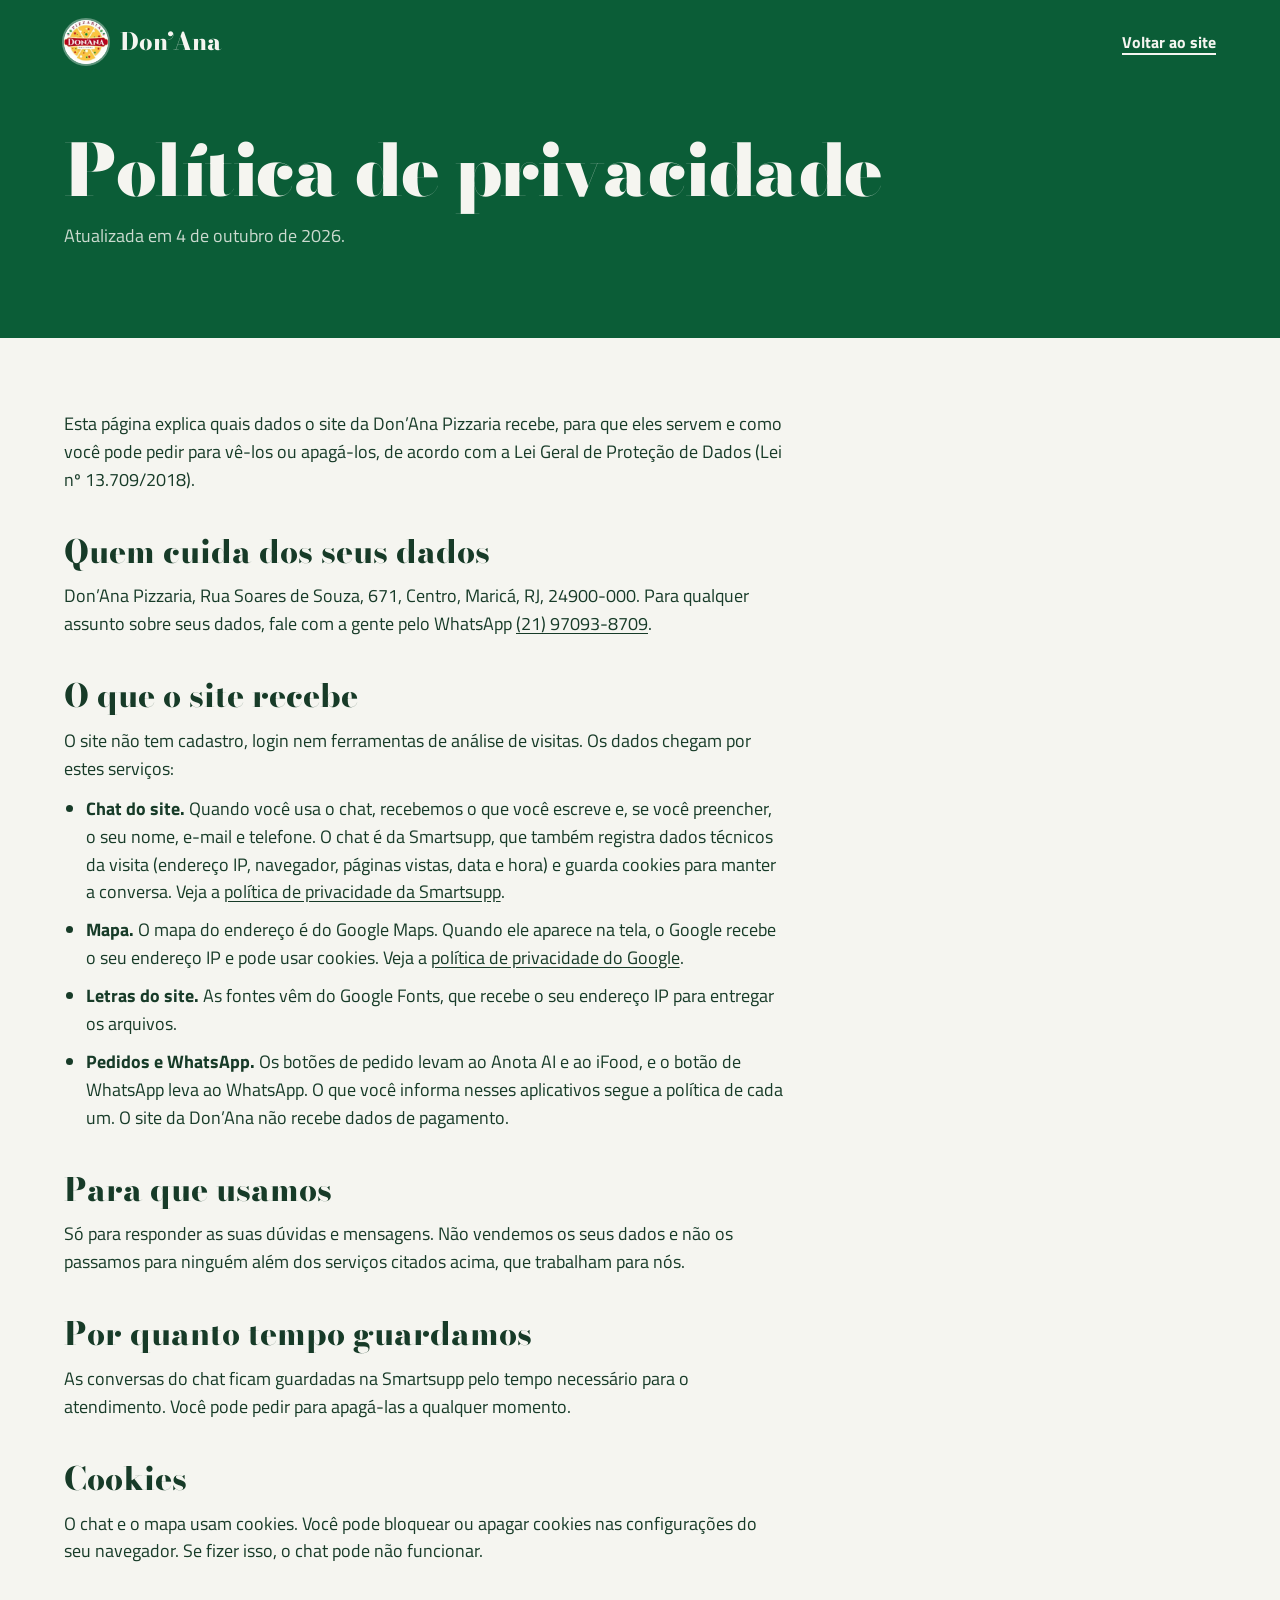
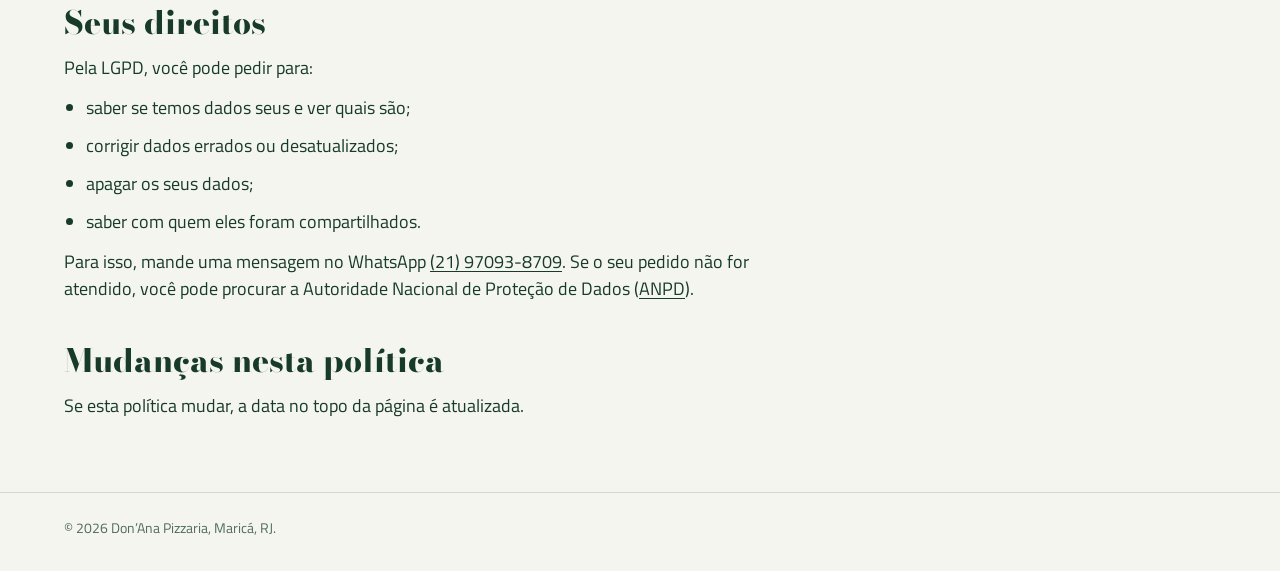
==== privacidade.html @ 73620769 "WhatsApp, endereço do Google e política de privacidade Acrescenta o WhatsApp da loja, (21) 97093-870" ====
<!doctype html>
<html lang="pt-BR">
<head>
  <meta charset="utf-8">
  <meta name="viewport" content="width=device-width, initial-scale=1, viewport-fit=cover">
  <title>Política de privacidade | Don’Ana Pizzaria</title>
  <meta name="description" content="Quais dados o site da Don’Ana Pizzaria recebe, para que servem e como pedir para vê-los ou apagá-los.">
  <meta name="theme-color" content="#0B5D37">
  <link rel="icon" type="image/png" href="favicon.png">
  <link rel="apple-touch-icon" href="img/logo.png">

  <link rel="preconnect" href="https://fonts.googleapis.com">
  <link rel="preconnect" href="https://fonts.gstatic.com" crossorigin>
  <link href="https://fonts.googleapis.com/css2?family=Bodoni+Moda:ital,opsz,wght@0,6..96,400..900;1,6..96,400..900&family=Titillium+Web:wght@400;600;700&display=swap" rel="stylesheet">
  <link rel="stylesheet" href="css/style.css">
</head>
<body class="legal-page">
  <header class="legal-top">
    <div class="wrap">
      <div class="legal-top__bar">
        <a class="nav__brand" href="index.html">
          <img src="img/logo.webp" alt="" width="44" height="44">
          <span>Don’Ana</span>
        </a>
        <a class="link" href="index.html">Voltar ao site</a>
      </div>
      <h1 class="display display--md">Política de privacidade</h1>
      <p>Atualizada em 4 de outubro de 2026.</p>
    </div>
  </header>

  <main class="wrap">
    <div class="legal">
      <section>
        <p>Esta página explica quais dados o site da Don’Ana Pizzaria recebe, para que eles servem e como você pode pedir para vê-los ou apagá-los, de acordo com a Lei Geral de Proteção de Dados (Lei nº 13.709/2018).</p>
      </section>

      <section>
        <h2>Quem cuida dos seus dados</h2>
        <p>Don’Ana Pizzaria, Rua Soares de Souza, 671, Centro, Maricá, RJ, 24900-000. Para qualquer assunto sobre seus dados, fale com a gente pelo WhatsApp <a href="https://wa.me/5521970938709" target="_blank" rel="noopener">(21) 97093-8709</a>.</p>
      </section>

      <section>
        <h2>O que o site recebe</h2>
        <p>O site não tem cadastro, login nem ferramentas de análise de visitas. Os dados chegam por estes serviços:</p>
        <ul>
          <li><strong>Chat do site.</strong> Quando você usa o chat, recebemos o que você escreve e, se você preencher, o seu nome, e-mail e telefone. O chat é da Smartsupp, que também registra dados técnicos da visita (endereço IP, navegador, páginas vistas, data e hora) e guarda cookies para manter a conversa. Veja a <a href="https://www.smartsupp.com/privacy-policy" target="_blank" rel="noopener">política de privacidade da Smartsupp</a>.</li>
          <li><strong>Mapa.</strong> O mapa do endereço é do Google Maps. Quando ele aparece na tela, o Google recebe o seu endereço IP e pode usar cookies. Veja a <a href="https://policies.google.com/privacy?hl=pt-BR" target="_blank" rel="noopener">política de privacidade do Google</a>.</li>
          <li><strong>Letras do site.</strong> As fontes vêm do Google Fonts, que recebe o seu endereço IP para entregar os arquivos.</li>
          <li><strong>Pedidos e WhatsApp.</strong> Os botões de pedido levam ao Anota AI e ao iFood, e o botão de WhatsApp leva ao WhatsApp. O que você informa nesses aplicativos segue a política de cada um. O site da Don’Ana não recebe dados de pagamento.</li>
        </ul>
      </section>

      <section>
        <h2>Para que usamos</h2>
        <p>Só para responder as suas dúvidas e mensagens. Não vendemos os seus dados e não os passamos para ninguém além dos serviços citados acima, que trabalham para nós.</p>
      </section>

      <section>
        <h2>Por quanto tempo guardamos</h2>
        <p>As conversas do chat ficam guardadas na Smartsupp pelo tempo necessário para o atendimento. Você pode pedir para apagá-las a qualquer momento.</p>
      </section>

      <section>
        <h2>Cookies</h2>
        <p>O chat e o mapa usam cookies. Você pode bloquear ou apagar cookies nas configurações do seu navegador. Se fizer isso, o chat pode não funcionar.</p>
      </section>

      <section>
        <h2>Seus direitos</h2>
        <p>Pela LGPD, você pode pedir para:</p>
        <ul>
          <li>saber se temos dados seus e ver quais são;</li>
          <li>corrigir dados errados ou desatualizados;</li>
          <li>apagar os seus dados;</li>
          <li>saber com quem eles foram compartilhados.</li>
        </ul>
        <p>Para isso, mande uma mensagem no WhatsApp <a href="https://wa.me/5521970938709" target="_blank" rel="noopener">(21) 97093-8709</a>. Se o seu pedido não for atendido, você pode procurar a Autoridade Nacional de Proteção de Dados (<a href="https://www.gov.br/anpd" target="_blank" rel="noopener">ANPD</a>).</p>
      </section>

      <section>
        <h2>Mudanças nesta política</h2>
        <p>Se esta política mudar, a data no topo da página é atualizada.</p>
      </section>
    </div>
  </main>

  <footer class="wrap legal-foot">
    <p>© 2026 Don’Ana Pizzaria, Maricá, RJ.</p>
  </footer>
</body>
</html>
---- css/style.css ----
/* Don’Ana Pizzaria
   A página é a bandeira, de cima para baixo: verde (hero), branco (cardápio), vermelho (promoção e endereço). */

:root {
  --basilico: #0B5D37;
  --verde: #009246;
  --mozzarella: #F5F5F0;
  --pomodoro: #CE2B37;
  --pomodoro-forte: #B01F2B;
  --tinta: #173B28;
  --tinta-suave: rgba(23, 59, 40, 0.74);
  --linha: rgba(23, 59, 40, 0.16);
  --crosta: #F2C14E;

  --serif: 'Bodoni Moda', 'Bodoni 72', Didot, Georgia, serif;
  --sans: 'Titillium Web', 'Segoe UI', system-ui, sans-serif;

  --gutter: clamp(16px, 5vw, 72px);
  --nav-h: 72px;
  --focus: var(--verde);
  --ease-out: cubic-bezier(.2, .7, .2, 1);

  /* Grão de parede pintada: dá textura às faixas de cor sem pesar (SVG gerado no navegador). */
  --grain: url("data:image/svg+xml,%3Csvg xmlns='http://www.w3.org/2000/svg' width='240' height='240'%3E%3Cfilter id='n'%3E%3CfeTurbulence type='fractalNoise' baseFrequency='.9' numOctaves='3' stitchTiles='stitch'/%3E%3CfeColorMatrix values='0 0 0 0 0 0 0 0 0 0 0 0 0 0 0 .6 0 0 0 -.12'/%3E%3C/filter%3E%3Crect width='100%25' height='100%25' filter='url(%23n)'/%3E%3C/svg%3E");
}

*, *::before, *::after { box-sizing: border-box; }

html {
  scroll-behavior: smooth;
  scroll-padding-top: calc(var(--nav-h) + 56px);
  -webkit-text-size-adjust: 100%;
}
html:has(dialog[open]) { overflow: hidden; }

body {
  margin: 0;
  background: var(--mozzarella);
  color: var(--tinta);
  font: 400 18px/1.55 var(--sans);
  -webkit-font-smoothing: antialiased;
  text-rendering: optimizeLegibility;
  overflow-x: clip;
}

img { display: block; max-width: 100%; height: auto; }
h1, h2, h3, p { margin: 0; }
a { color: inherit; }

:focus-visible {
  outline: 3px solid var(--focus);
  outline-offset: 3px;
}

.sr-only {
  position: absolute !important;
  width: 1px; height: 1px;
  padding: 0; margin: -1px;
  overflow: hidden; clip: rect(0 0 0 0);
  white-space: nowrap; border: 0;
}

.skip {
  position: fixed;
  left: 16px; top: -64px;
  z-index: 100;
  padding: 10px 16px;
  border-radius: 8px;
  background: var(--crosta);
  color: var(--tinta);
  font-weight: 700;
  text-decoration: none;
}
.skip:focus { top: 12px; }

.wrap {
  width: 100%;
  max-width: calc(1360px + 2 * var(--gutter));
  margin-inline: auto;
  padding-inline: var(--gutter);
}

/* ---------- Tipografia ---------- */

.display {
  font-family: var(--serif);
  font-weight: 900;
  font-variation-settings: 'opsz' 96;
  font-size: clamp(60px, 9vw, 140px);
  line-height: .9;
  letter-spacing: -0.02em;
}
.display--md { font-size: clamp(42px, 5.6vw, 84px); line-height: .95; }

/* ---------- Botões ---------- */

.btn {
  display: inline-flex;
  align-items: center;
  justify-content: center;
  gap: 8px;
  min-height: 50px;
  padding: 0 24px;
  border: 2px solid transparent;
  border-radius: 999px;
  font: 700 16px/1 var(--sans);
  letter-spacing: .01em;
  text-decoration: none;
  white-space: nowrap;
  cursor: pointer;
  transition: background-color .15s, color .15s, border-color .15s;
}
.btn--red { background: var(--pomodoro); color: #fff; }
.btn--red:hover { background: var(--pomodoro-forte); }
.btn--ghost { border-color: rgba(255, 255, 255, .6); color: var(--mozzarella); }
.btn--ghost:hover { background: rgba(255, 255, 255, .12); border-color: #fff; }
.btn--white { background: var(--mozzarella); color: var(--pomodoro); }
.btn--white:hover { background: #fff; }
.btn--line { border-color: var(--tinta); color: var(--tinta); }
.btn--line:hover { background: var(--tinta); color: var(--mozzarella); }

/* ---------- Navegação ---------- */

.nav {
  position: fixed;
  inset: 0 0 auto;
  z-index: 50;
  height: var(--nav-h);
  display: flex;
  align-items: center;
  gap: 28px;
  padding-inline: var(--gutter);
  color: var(--mozzarella);
  transition: background-color .25s, color .25s, box-shadow .25s;
}
.nav[data-tone="dark"] { --focus: var(--crosta); }
.nav[data-tone="light"] {
  background: rgba(245, 245, 240, .94);
  -webkit-backdrop-filter: blur(10px);
  backdrop-filter: blur(10px);
  color: var(--tinta);
  box-shadow: 0 1px 0 var(--linha);
}
.nav[data-tone="red"] { background: var(--pomodoro); --focus: var(--crosta); }
.nav[data-tone="red"] .nav__cta { background: var(--mozzarella); color: var(--pomodoro); }

.nav__brand {
  display: flex;
  align-items: center;
  gap: 12px;
  font-family: var(--serif);
  font-weight: 800;
  font-size: 24px;
  letter-spacing: -0.01em;
  text-decoration: none;
}
.nav__brand img {
  width: 44px; height: 44px;
  border-radius: 50%;
  background: #fff;
  box-shadow: 0 0 0 2px rgba(255, 255, 255, .35);
}
.nav__links {
  margin-left: auto;
  display: flex;
  gap: 28px;
}
.nav__links a {
  font-weight: 600;
  font-size: 16px;
  text-decoration: none;
  text-underline-offset: 6px;
  text-decoration-thickness: 2px;
}
.nav__links a:hover { text-decoration-line: underline; }
.nav__cta { min-height: 44px; padding-inline: 20px; }

/* ---------- Hero: a pizza que gira com o scroll ---------- */

.hero {
  --D: min(98svh, 60vw, 980px);
  position: relative;
  height: 300vh;
  height: 300svh;
  background: var(--basilico);
  color: var(--mozzarella);
  --focus: var(--crosta);
}
.hero__stage {
  position: sticky;
  top: 0;
  height: 100vh;
  height: 100svh;
  overflow: hidden;
  perspective: 1700px;
}
.hero__stage::before,
.final::before {
  content: '';
  position: absolute;
  inset: 0;
  pointer-events: none;
  background:
    radial-gradient(ellipse 120% 90% at 50% 50%, transparent 55%, rgba(0, 0, 0, .26) 100%),
    var(--grain);
  opacity: .9;
}
.hero__stage::before {
  background:
    radial-gradient(ellipse 50% 60% at 74% 54%, rgba(255, 214, 150, .09), transparent 70%),
    radial-gradient(ellipse 120% 90% at 50% 50%, transparent 55%, rgba(0, 0, 0, .3) 100%),
    var(--grain);
}

.hero__copy {
  position: absolute;
  z-index: 3;
  left: var(--gutter);
  top: 50%;
  transform: translateY(-44%);
  max-width: min(46vw, 640px);
}

.status {
  display: inline-flex;
  align-items: center;
  gap: 10px;
  padding: 6px 16px 6px 12px;
  border: 1px solid rgba(255, 255, 255, .22);
  border-radius: 999px;
  background: rgba(255, 255, 255, .07);
  font-weight: 600;
  font-size: 15px;
  line-height: 1.3;
}
.status__dot {
  width: 9px; height: 9px;
  border-radius: 50%;
  background: rgba(245, 245, 240, .5);
  flex: none;
}
.status.is-open .status__dot { background: var(--crosta); box-shadow: 0 0 0 4px rgba(242, 193, 78, .22); }

.hero__title {
  margin-top: .14em;
  font-family: var(--serif);
  font-weight: 900;
  font-variation-settings: 'opsz' 96;
  font-size: clamp(76px, 10.4vw, 176px);
  line-height: .86;
  letter-spacing: -0.02em;
}
.hero__place {
  margin-top: 10px;
  font-weight: 600;
  font-size: clamp(18px, 1.5vw, 22px);
  color: rgba(245, 245, 240, .82);
}
.hero__lede {
  margin-top: 26px;
  max-width: 17em;
  font-family: var(--serif);
  font-style: italic;
  font-weight: 500;
  font-variation-settings: 'opsz' 36;
  font-size: clamp(24px, 2.3vw, 34px);
  line-height: 1.22;
}
.hero__actions {
  display: flex;
  flex-wrap: wrap;
  gap: 12px;
  margin-top: 34px;
}

.hero__line {
  position: absolute;
  z-index: 3;
  left: var(--gutter);
  top: 50%;
  transform: translateY(-50%);
  max-width: min(34vw, 520px);
  font-family: var(--serif);
  font-weight: 600;
  font-variation-settings: 'opsz' 72;
  font-size: clamp(30px, 3.3vw, 52px);
  line-height: 1.08;
  letter-spacing: -0.01em;
  opacity: 0;
  pointer-events: none;
}

.hero__cue {
  position: absolute;
  z-index: 3;
  left: var(--gutter);
  bottom: 28px;
  font-weight: 600;
  font-size: 15px;
  color: rgba(245, 245, 240, .78);
  text-decoration: none;
  text-underline-offset: 5px;
}
.hero__cue:hover { text-decoration-line: underline; }

.pizza {
  position: absolute;
  z-index: 1;
  width: var(--D);
  height: var(--D);
  left: 53vw;
  top: calc(54% - var(--D) / 2);
  transform-style: preserve-3d;
  transform-origin: 50% 50%;
  will-change: transform;
}
.hero__stage.is-live .pizza { left: 0; top: 0; }

.pizza__roll {
  width: 100%; height: 100%;
  transform-style: preserve-3d;
}
.hero__stage.is-live .pizza__roll { animation: roll-in 1.25s var(--ease-out) both; }
@keyframes roll-in {
  from { transform: translate3d(38%, 0, 0) rotate(110deg); }
  to { transform: none; }
}

.pizza__body {
  position: relative;
  width: 100%; height: 100%;
  transform-style: preserve-3d;
  will-change: transform;
}
.pizza__whole {
  position: absolute;
  inset: 0;
  width: 100%; height: 100%;
}
.pizza__shadow {
  position: absolute;
  inset: 2.5%;
  border-radius: 50%;
  background: rgba(0, 0, 0, .3);
  box-shadow: 0 44px 90px rgba(0, 0, 0, .55), 0 14px 30px rgba(0, 0, 0, .35);
  transform: translateZ(-2px);
}
/* Camadas usadas só na animação do computador: a tábua fica, as fatias se afastam. */
.pizza__board,
.pizza__slices,
.pizza__slice {
  position: absolute;
  inset: 0;
  visibility: hidden;
}
.pizza__board { width: 100%; height: 100%; }
.pizza__slices { filter: drop-shadow(0 5px 6px rgba(40, 18, 0, .5)); }
.pizza__slice { visibility: inherit; will-change: transform; }
.pizza__slice i {
  position: absolute;
  inset: 0;
  background: url('../img/hero-massa-1320.webp') center / 100% 100% no-repeat;
}
.pizza__slice.is-lifted { visibility: hidden; filter: drop-shadow(0 26px 22px rgba(0, 0, 0, .45)); }
.pizza.is-split .pizza__whole { visibility: hidden; }
.pizza.is-split .pizza__board,
.pizza.is-split .pizza__slices,
.pizza.is-split .pizza__slice.is-lifted { visibility: visible; }

/* ---------- Cardápio ---------- */

.menu {
  position: relative;
  z-index: 2;
  background: var(--mozzarella);
  padding-top: clamp(80px, 10vw, 140px);
}

.menu__head {
  display: flex;
  flex-wrap: wrap;
  align-items: flex-end;
  justify-content: space-between;
  gap: 24px 64px;
}
.menu__intro {
  max-width: 36ch;
  color: var(--tinta-suave);
  padding-bottom: .5em;
}

.tabs {
  position: sticky;
  top: var(--nav-h);
  z-index: 20;
  display: flex;
  gap: 4px 32px;
  margin-top: clamp(40px, 5vw, 64px);
  padding-inline: var(--gutter);
  background: var(--mozzarella);
  box-shadow: 0 1px 0 var(--linha);
  overflow-x: auto;
  scrollbar-width: none;
}
.tabs::-webkit-scrollbar { display: none; }
@media (min-width: 1504px) {
  .tabs { padding-inline: calc((100vw - 1360px) / 2); }
}
.tab {
  flex: none;
  padding: 18px 0 14px;
  border: 0;
  border-bottom: 3px solid transparent;
  background: none;
  color: var(--tinta-suave);
  font: 600 17px/1.2 var(--sans);
  cursor: pointer;
}
.tab:hover { color: var(--tinta); }
.tab[aria-selected="true"] { color: var(--tinta); border-bottom-color: var(--pomodoro); }
.tab__count { margin-left: 5px; font-weight: 400; color: var(--tinta-suave); }
.tab:focus-visible { outline-offset: -3px; }

.panel {
  padding-block: clamp(36px, 4.5vw, 64px) clamp(96px, 10vw, 160px);
}
.panel__intro {
  max-width: 60ch;
  margin-bottom: 40px;
  color: var(--tinta-suave);
}

/* Seletor de tamanho */
.toolbar {
  display: flex;
  flex-wrap: wrap;
  align-items: flex-end;
  justify-content: space-between;
  gap: 24px 40px;
}
.sizepick { border: 0; margin: 0; padding: 0; min-width: 0; }
.sizepick legend, .sizes legend {
  padding: 0;
  margin-bottom: 12px;
  font-weight: 600;
  font-size: 15px;
  color: var(--tinta-suave);
}
.sizepick__opts { display: flex; flex-wrap: wrap; gap: 8px; }
.size {
  display: grid;
  grid-template-columns: 40px auto;
  grid-template-rows: auto auto;
  column-gap: 10px;
  align-items: center;
  padding: 7px 18px 7px 7px;
  border: 1.5px solid var(--linha);
  border-radius: 999px;
  cursor: pointer;
  transition: background-color .15s, border-color .15s, color .15s;
}
.size:hover { border-color: var(--tinta); }
.size svg { grid-row: 1 / 3; width: 40px; height: 40px; }
.size svg circle { fill: transparent; stroke: currentColor; stroke-width: 1.5; transition: fill .15s; }
.size svg path { stroke: currentColor; stroke-width: 1.5; }
.size__name { font-weight: 700; font-size: 16px; line-height: 1.15; }
.size__slices { font-size: 14px; line-height: 1.15; color: var(--tinta-suave); }
input:checked + .size { background: var(--basilico); border-color: var(--basilico); color: var(--mozzarella); }
input:checked + .size .size__slices { color: rgba(245, 245, 240, .8); }
input:checked + .size svg circle { fill: var(--crosta); stroke: var(--crosta); }
input:checked + .size svg path { stroke: var(--basilico); }
input:focus-visible + .size { outline: 3px solid var(--focus); outline-offset: 3px; }

.search { position: relative; width: min(340px, 100%); }
.search svg {
  position: absolute;
  left: 18px; top: 50%;
  transform: translateY(-50%);
  color: var(--tinta-suave);
  pointer-events: none;
}
.search input {
  width: 100%;
  height: 52px;
  padding: 0 18px 0 48px;
  border: 1.5px solid var(--linha);
  border-radius: 999px;
  background: #fff;
  color: var(--tinta);
  font: 400 16px var(--sans);
}
.search input::placeholder { color: rgba(23, 59, 40, .55); }
.search input:focus { border-color: var(--verde); outline: none; box-shadow: 0 0 0 3px rgba(0, 146, 70, .18); }

.toolbar__note {
  margin: 20px 0 48px;
  max-width: 70ch;
  font-size: 16px;
  color: var(--tinta-suave);
}
.toolbar__note strong { color: var(--tinta); font-weight: 700; }

/* Grade de sabores: toda pizza é um disco */
.grid {
  list-style: none;
  margin: 0;
  padding: 0;
  display: grid;
  grid-template-columns: repeat(auto-fill, minmax(230px, 1fr));
  gap: clamp(40px, 4vw, 60px) clamp(20px, 3vw, 44px);
}
.flavor {
  display: grid;
  gap: 6px;
  align-content: start;
  width: 100%;
  padding: 0;
  border: 0;
  background: none;
  color: inherit;
  font: inherit;
  text-align: left;
  cursor: pointer;
}
.flavor:focus-visible { outline-offset: 8px; border-radius: 18px; }
.flavor__img {
  display: block;
  aspect-ratio: 1;
  margin-bottom: 16px;
  border-radius: 50%;
  overflow: hidden;
  background: #E7E5DC;
  box-shadow: 0 22px 34px -22px rgba(23, 59, 40, .6);
  transition: transform .6s var(--ease-out);
}
.flavor__img img { width: 100%; height: 100%; object-fit: cover; }
@media (hover: hover) {
  .flavor:hover .flavor__img { transform: rotate(-10deg) scale(1.02); }
  .flavor:hover .flavor__name { text-decoration: underline; text-decoration-thickness: 1.5px; text-underline-offset: 5px; }
}
.flavor__name {
  font-family: var(--serif);
  font-weight: 700;
  font-variation-settings: 'opsz' 40;
  font-size: clamp(21px, 1.8vw, 26px);
  line-height: 1.12;
  letter-spacing: -0.01em;
}
.flavor__desc {
  font-size: 15px;
  line-height: 1.45;
  color: var(--tinta-suave);
  display: -webkit-box;
  -webkit-line-clamp: 3;
  -webkit-box-orient: vertical;
  overflow: hidden;
}
.flavor__price {
  margin-top: 4px;
  font-weight: 700;
  font-size: 18px;
  color: var(--pomodoro);
  font-variant-numeric: tabular-nums;
}
.empty { padding: 24px 0 8px; font-size: 18px; color: var(--tinta-suave); }

/* Dois sabores */
.card { display: grid; gap: 6px; align-content: start; }
.chips { display: flex; flex-wrap: wrap; gap: 8px; margin-top: 10px; }
.chip {
  display: inline-grid;
  justify-items: center;
  gap: 3px;
  min-width: 84px;
  padding: 8px 12px 9px;
  border: 1.5px solid var(--linha);
  border-radius: 14px;
  font-weight: 600;
  font-size: 14px;
  line-height: 1.1;
  text-decoration: none;
  transition: border-color .15s, background-color .15s;
}
.chip span { color: var(--tinta-suave); }
.chip b { font-size: 16px; }
.chip b { color: var(--pomodoro); font-weight: 700; font-variant-numeric: tabular-nums; }
.chip:hover { border-color: var(--basilico); background: #fff; }

/* Listas com pontilhado de cardápio */
.cols {
  display: grid;
  grid-template-columns: repeat(auto-fit, minmax(min(100%, 440px), 1fr));
  gap: 0 72px;
}
.list { list-style: none; margin: 0; padding: 0; }
.row {
  display: grid;
  grid-template-columns: auto minmax(24px, 1fr) auto;
  align-items: baseline;
  column-gap: 12px;
  padding: 20px 0;
  border-bottom: 1px solid var(--linha);
  text-decoration: none;
}
.row__name {
  font-family: var(--serif);
  font-weight: 700;
  font-variation-settings: 'opsz' 40;
  font-size: 23px;
  line-height: 1.15;
}
.row__lead { border-bottom: 2px dotted rgba(23, 59, 40, .32); transform: translateY(-5px); }
.row__price { font-weight: 700; font-size: 18px; color: var(--pomodoro); font-variant-numeric: tabular-nums; }
.row__desc { grid-column: 1 / -1; margin-top: 6px; max-width: 62ch; font-size: 15px; line-height: 1.45; color: var(--tinta-suave); }
.row:hover .row__name { color: var(--basilico); text-decoration: underline; text-decoration-thickness: 1.5px; text-underline-offset: 5px; }

.row--compact { padding: 13px 0; }
.row--compact .row__name { font-family: var(--sans); font-weight: 600; font-size: 17px; font-variation-settings: normal; }
.row--compact .row__price { font-size: 17px; }

.row--thumb { grid-template-columns: 96px auto minmax(24px, 1fr) auto; column-gap: 12px 16px; }
.row--thumb .row__thumb {
  grid-row: 1 / 3;
  width: 96px; height: 96px;
  margin-right: 8px;
  align-self: center;
  border-radius: 50%;
  overflow: hidden;
  background: #E7E5DC;
}
.row--thumb .row__thumb img { width: 100%; height: 100%; object-fit: cover; }
.row--thumb .row__thumb--empty { background: none; border: 2px dashed var(--linha); }
.row--thumb .row__desc { grid-column: 2 / -1; align-self: start; }

.cols__title {
  margin: 0 0 4px;
  font-family: var(--serif);
  font-weight: 800;
  font-size: 30px;
  line-height: 1.1;
}
.cols__note { margin-bottom: 8px; font-size: 15px; color: var(--tinta-suave); }
.cols > div + div { margin-top: 0; }

.more { margin-top: 48px; font-weight: 600; }
.more a { text-underline-offset: 5px; text-decoration-thickness: 1.5px; }
.more a:hover { color: var(--basilico); }

/* ---------- Ficha da pizza (dialog) ---------- */

.sheet {
  width: min(980px, calc(100vw - 32px));
  max-width: none;
  max-height: calc(100svh - 48px);
  padding: 0;
  border: 0;
  border-radius: 28px;
  background: var(--mozzarella);
  color: var(--tinta);
  overflow: hidden;
}
.sheet[open] {
  display: grid;
  grid-template-columns: minmax(0, 1fr) minmax(0, 1.12fr);
  animation: sheet-in .35s var(--ease-out);
}
.sheet::backdrop { background: rgba(8, 40, 24, .64); -webkit-backdrop-filter: blur(3px); backdrop-filter: blur(3px); }
@keyframes sheet-in { from { opacity: 0; transform: translateY(16px); } }

.sheet__closeform { position: absolute; top: 16px; right: 16px; z-index: 2; margin: 0; }
.sheet__close {
  display: grid;
  place-items: center;
  width: 44px; height: 44px;
  border: 0;
  border-radius: 50%;
  background: var(--mozzarella);
  color: var(--tinta);
  cursor: pointer;
  box-shadow: 0 2px 10px rgba(0, 0, 0, .12);
}
.sheet__close:hover { background: #fff; }

.sheet__media {
  display: grid;
  place-items: center;
  padding: 44px;
  background: var(--basilico);
}
.disc {
  position: relative;
  width: 100%;
  max-width: 380px;
  aspect-ratio: 1;
  border-radius: 50%;
  overflow: hidden;
  box-shadow: 0 34px 60px -24px rgba(0, 0, 0, .7);
}
.sheet[open] .disc { animation: disc-in .7s var(--ease-out); }
@keyframes disc-in { from { transform: rotate(-70deg) scale(.86); opacity: 0; } }
.disc img { position: absolute; inset: 0; width: 100%; height: 100%; object-fit: cover; }
.disc__b { clip-path: inset(0 0 0 100%); transition: clip-path .55s var(--ease-out); }
.disc::after {
  content: '';
  position: absolute;
  top: 0; bottom: 0; left: 50%;
  width: 4px;
  transform: translateX(-50%) scaleY(0);
  background: var(--mozzarella);
  transition: transform .45s var(--ease-out);
}
.disc.is-half .disc__b { clip-path: inset(0 0 0 50%); }
.disc.is-half::after { transform: translateX(-50%) scaleY(1); }

.sheet__body {
  display: grid;
  grid-template-columns: minmax(0, 1fr);
  gap: 22px;
  align-content: start;
  padding: 44px 40px 36px;
  overflow-y: auto;
  max-height: calc(100svh - 48px);
}
.sheet__title {
  padding-right: 48px;
  font-family: var(--serif);
  font-weight: 900;
  font-variation-settings: 'opsz' 96;
  font-size: clamp(32px, 3.6vw, 46px);
  line-height: 1;
  letter-spacing: -0.015em;
}
.sheet__desc { font-size: 16px; color: var(--tinta-suave); }
.sheet__desc b { color: var(--tinta); font-weight: 600; }

.sizes { border: 0; margin: 0; padding: 0; min-width: 0; }
.opt {
  display: grid;
  grid-template-columns: 22px 1fr auto;
  align-items: center;
  gap: 14px;
  padding: 11px 4px;
  border-bottom: 1px solid var(--linha);
  cursor: pointer;
}
.opt:first-of-type { border-top: 1px solid var(--linha); }
.opt input { width: 20px; height: 20px; margin: 0; accent-color: var(--basilico); }
.opt__name { font-weight: 600; font-size: 17px; }
.opt__name small { margin-left: 6px; font-weight: 400; font-size: 15px; color: var(--tinta-suave); }
.opt__price { font-weight: 700; font-size: 17px; color: var(--pomodoro); font-variant-numeric: tabular-nums; }

.half__label { margin-bottom: 10px; font-weight: 600; font-size: 15px; color: var(--tinta-suave); }
.half__list {
  display: flex;
  gap: 10px;
  overflow-x: auto;
  padding: 4px 2px 10px;
  scroll-snap-type: x proximity;
  scrollbar-width: thin;
}
.half__opt {
  flex: none;
  display: grid;
  justify-items: center;
  gap: 6px;
  width: 78px;
  padding: 0;
  border: 0;
  background: none;
  color: var(--tinta);
  font: 600 13px/1.2 var(--sans);
  text-align: center;
  cursor: pointer;
  scroll-snap-align: start;
}
.half__opt img {
  width: 62px; height: 62px;
  border-radius: 50%;
  object-fit: cover;
  border: 3px solid transparent;
  box-shadow: 0 0 0 1px var(--linha);
}
.half__opt[aria-pressed="true"] img { border-color: var(--pomodoro); box-shadow: none; }
.half__opt:focus-visible { outline-offset: 2px; border-radius: 12px; }

.sheet__hint {
  padding: 14px 16px;
  border-radius: 14px;
  background: rgba(0, 146, 70, .09);
  font-size: 15px;
  line-height: 1.5;
}
.sheet__actions {
  position: sticky;
  bottom: -36px;
  display: flex;
  flex-wrap: wrap;
  gap: 12px;
  margin: 0 -40px -36px;
  padding: 16px 40px 28px;
  background: linear-gradient(to bottom, rgba(245, 245, 240, 0), var(--mozzarella) 22px);
}

/* ---------- Final: promoção e endereço (vermelho) ---------- */

.final {
  position: relative;
  z-index: 2;
  background: var(--pomodoro);
  color: var(--mozzarella);
  padding-top: clamp(80px, 10vw, 150px);
  --focus: var(--crosta);
}

.combo {
  display: grid;
  grid-template-columns: minmax(0, 1fr) minmax(0, 1fr);
  align-items: center;
  gap: 48px clamp(40px, 6vw, 96px);
}
.final > * { position: relative; }
.combo__photo {
  width: 100%;
  aspect-ratio: 4 / 3;
  object-fit: cover;
  border-radius: 22px;
  background: #7d1820;
  box-shadow: 0 40px 60px -30px rgba(50, 0, 6, .8);
}

.combo__price {
  display: flex;
  align-items: flex-start;
  gap: .08em;
  margin: 22px 0 18px;
  font-family: var(--serif);
  font-weight: 900;
  font-variation-settings: 'opsz' 96;
  font-size: clamp(76px, 9vw, 136px);
  line-height: .9;
  letter-spacing: -0.02em;
}
.combo__price span { margin-top: .16em; font-size: .34em; letter-spacing: 0; }
.combo__what { max-width: 28ch; font-size: clamp(19px, 1.6vw, 22px); line-height: 1.45; }
.combo__flavors { margin: 14px 0 30px; font-size: 16px; line-height: 1.6; color: rgba(245, 245, 240, .9); }

.visit {
  display: grid;
  grid-template-columns: repeat(3, minmax(0, 1fr));
  gap: 40px;
  margin-top: clamp(88px, 10vw, 150px);
  padding-top: 48px;
  border-top: 1px solid rgba(255, 255, 255, .3);
}
.visit__title {
  margin-bottom: 14px;
  font-family: var(--serif);
  font-weight: 800;
  font-variation-settings: 'opsz' 48;
  font-size: 30px;
  line-height: 1.1;
}
.visit address { font-style: normal; font-size: 18px; line-height: 1.55; }
.visit p { font-size: 18px; }
.visit__status { margin-top: 10px; font-weight: 700; }
.visit__actions { display: flex; flex-wrap: wrap; gap: 10px; margin-top: 18px; }
.link {
  display: inline-block;
  margin-top: 14px;
  font-weight: 700;
  font-size: 16px;
  text-underline-offset: 5px;
  text-decoration-thickness: 1.5px;
}
.link:hover { text-decoration-thickness: 3px; }
.visit__links { display: flex; flex-wrap: wrap; column-gap: 24px; }

/* Mapa incorporado do Google Maps: só carrega quando o endereço chega perto da tela. */
.visit__map {
  position: relative;
  grid-column: 1 / -1;
  height: clamp(300px, 34vw, 440px);
  overflow: hidden;
  border-radius: 22px;
  background: #7d1820;
  box-shadow: 0 40px 60px -30px rgba(50, 0, 6, .8);
}
.visit__map iframe { display: block; width: 100%; height: 100%; border: 0; }
/* No canto de cima à direita, o único que o Google deixa livre. */
.visit__route {
  position: absolute;
  top: 12px; right: 12px;
  min-height: 46px;
  padding-inline: 18px;
  box-shadow: 0 6px 16px rgba(50, 0, 6, .35);
}

.foot {
  margin-top: clamp(72px, 9vw, 120px);
  padding-block: 28px 36px;
  border-top: 1px solid rgba(255, 255, 255, .3);
  font-size: 14px;
  color: rgba(245, 245, 240, .82);
}
.foot__credits { margin-top: 6px; font-size: 13px; color: rgba(245, 245, 240, .7); }
.foot a { text-underline-offset: 3px; }

/* ---------- Política de privacidade (privacidade.html) ---------- */

.legal-page { padding-bottom: env(safe-area-inset-bottom); }
.legal-top {
  background: var(--basilico);
  color: var(--mozzarella);
  padding-block: 20px clamp(48px, 7vw, 88px);
  --focus: var(--crosta);
}
.legal-top__bar {
  display: flex;
  flex-wrap: wrap;
  align-items: center;
  justify-content: space-between;
  gap: 12px 24px;
  margin-bottom: clamp(40px, 6vw, 72px);
}
.legal-top__bar .link { margin-top: 0; }
.legal-top p { margin-top: 18px; font-size: 18px; color: rgba(245, 245, 240, .82); }
.legal {
  max-width: 72ch;
  padding-block: clamp(40px, 6vw, 72px);
}
.legal section + section { margin-top: 40px; }
.legal h2 {
  margin-bottom: 12px;
  font-family: var(--serif);
  font-weight: 800;
  font-variation-settings: 'opsz' 48;
  font-size: clamp(26px, 3vw, 32px);
  line-height: 1.15;
  text-wrap: balance;
}
.legal p + p, .legal p + ul, .legal ul + p { margin-top: 12px; }
.legal ul { margin: 0; padding-left: 1.2em; }
.legal li + li { margin-top: 10px; }
.legal a { text-underline-offset: 3px; }
.legal-foot {
  padding-block: 24px 32px;
  border-top: 1px solid var(--linha);
  font-size: 14px;
  color: var(--tinta-suave);
}

/* Barra de abas do celular */
.tabbar { display: none; }

/* ---------- Responsivo ---------- */

@media (max-width: 960px) {
  .nav__links { display: none; }
  .nav__cta { margin-left: auto; }
  .visit { grid-template-columns: 1fr 1fr; }
}

@media (max-width: 720px) {
  :root { --nav-h: 62px; --tabbar-h: 62px; }
  body { font-size: 17px; padding-bottom: calc(var(--tabbar-h) + env(safe-area-inset-bottom)); }

  .tabbar {
    position: fixed;
    inset: auto 0 0;
    z-index: 60;
    display: grid;
    grid-template-columns: repeat(4, 1fr);
    padding-bottom: env(safe-area-inset-bottom);
    background: rgba(245, 245, 240, .97);
    -webkit-backdrop-filter: blur(10px);
    backdrop-filter: blur(10px);
    box-shadow: 0 -1px 0 var(--linha), 0 -8px 24px rgba(23, 59, 40, .08);
  }
  .tabbar a {
    position: relative;
    display: grid;
    justify-items: center;
    align-content: center;
    gap: 3px;
    height: var(--tabbar-h);
    color: var(--tinta-suave);
    font: 600 12px/1 var(--sans);
    text-decoration: none;
    -webkit-tap-highlight-color: transparent;
  }
  .tabbar svg {
    width: 24px; height: 24px;
    fill: none;
    stroke: currentColor;
    stroke-width: 1.7;
    stroke-linejoin: round;
  }
  .tabbar circle { fill: currentColor; stroke: none; }
  .tabbar a[aria-current="true"] { color: var(--pomodoro); }
  .tabbar a[aria-current="true"]::before {
    content: '';
    position: absolute;
    top: 0; left: 30%; right: 30%;
    height: 3px;
    border-radius: 0 0 3px 3px;
    background: var(--pomodoro);
  }
  .tabbar a:focus-visible { outline-offset: -4px; }
  /* Pela aba "Cardápio", o título para logo abaixo da barra do topo. */
  .menu { scroll-margin-top: -100px; }

  .nav { gap: 12px; }
  .nav__brand { font-size: 21px; gap: 10px; }
  .nav__brand img { width: 38px; height: 38px; }
  .nav__cta { min-height: 40px; padding-inline: 16px; font-size: 15px; }

  /* No celular o hero é uma tela só, sem animação de scroll: mais leve e direto. */
  .hero { --D: min(108vw, 56svh); height: auto; }
  .hero__stage { position: relative; min-height: 620px; }
  .hero__stage.is-live .pizza__roll { animation: none; }
  .hero__copy {
    top: calc(var(--nav-h) + 22px);
    right: var(--gutter);
    transform: none;
    max-width: none;
  }
  .hero__title { font-size: clamp(64px, 21vw, 92px); }
  .hero__lede { margin-top: 16px; font-size: 22px; }
  .hero__actions { margin-top: 22px; }
  .hero__actions .btn { min-height: 46px; padding-inline: 18px; font-size: 15px; }
  .hero__line, .hero__cue { display: none; }
  .pizza { left: 40vw; top: calc(100% - var(--D) * .7); }

  .tabs { gap: 4px 24px; }
  .tab { font-size: 16px; padding-top: 16px; }

  .sizepick { flex: 1 1 100%; }
  .sizepick__opts { display: grid; grid-template-columns: 1fr 1fr; }
  .size { padding-right: 10px; }
  .search { width: 100%; }
  .toolbar__note { margin-bottom: 36px; }

  .grid { grid-template-columns: repeat(2, minmax(0, 1fr)); gap: 36px 16px; }
  .flavor__img { margin-bottom: 10px; }
  .flavor__name { font-size: 20px; }
  .flavor__desc { font-size: 14px; -webkit-line-clamp: 2; }
  .flavor__price { font-size: 17px; }
  .chip { padding: 8px 11px; font-size: 14px; gap: 6px; }

  .row__name { font-size: 21px; }
  .row--thumb { grid-template-columns: 72px auto minmax(16px, 1fr) auto; }
  .row--thumb .row__thumb { width: 72px; height: 72px; }

  .sheet {
    width: 100vw;
    max-height: 94svh;
    margin: auto 0 0;
    border-radius: 24px 24px 0 0;
    overflow-y: auto;
  }
  .sheet[open] { grid-template-columns: 1fr; animation-name: sheet-up; }
  @keyframes sheet-up { from { transform: translateY(48px); opacity: 0; } }
  .sheet__media { padding: 28px 24px; }
  .disc { max-width: 220px; }
  .sheet__body { padding: 26px 20px 28px; max-height: none; overflow: visible; }
  .sheet__actions { bottom: 0; margin: 0 -20px -28px; padding: 14px 20px 20px; }
  .sheet__actions .btn { flex: 1 1 100%; }

  .combo { grid-template-columns: 1fr; }
  .combo__photo { border-radius: 18px; }
  .visit { grid-template-columns: 1fr; gap: 36px; }
  .visit__map { height: 320px; border-radius: 18px; }
}

@media (max-width: 380px) {
  .visit__route { min-height: 40px; padding-inline: 12px; font-size: 14px; }
  .grid { gap: 32px 12px; }
  .size { grid-template-columns: 32px auto; column-gap: 8px; }
  .size svg { width: 32px; height: 32px; }
}

/* Sem animações para quem prefere */
@media (prefers-reduced-motion: reduce) {
  html { scroll-behavior: auto; }
  .hero { height: auto; }
  .hero__stage { position: relative; }
  .hero__line, .hero__cue { display: none; }
  .hero__stage.is-live .pizza__roll { animation: none; }
  .flavor__img, .disc__b, .disc::after { transition: none; }
  .sheet[open], .sheet[open] .disc { animation: none; }
}
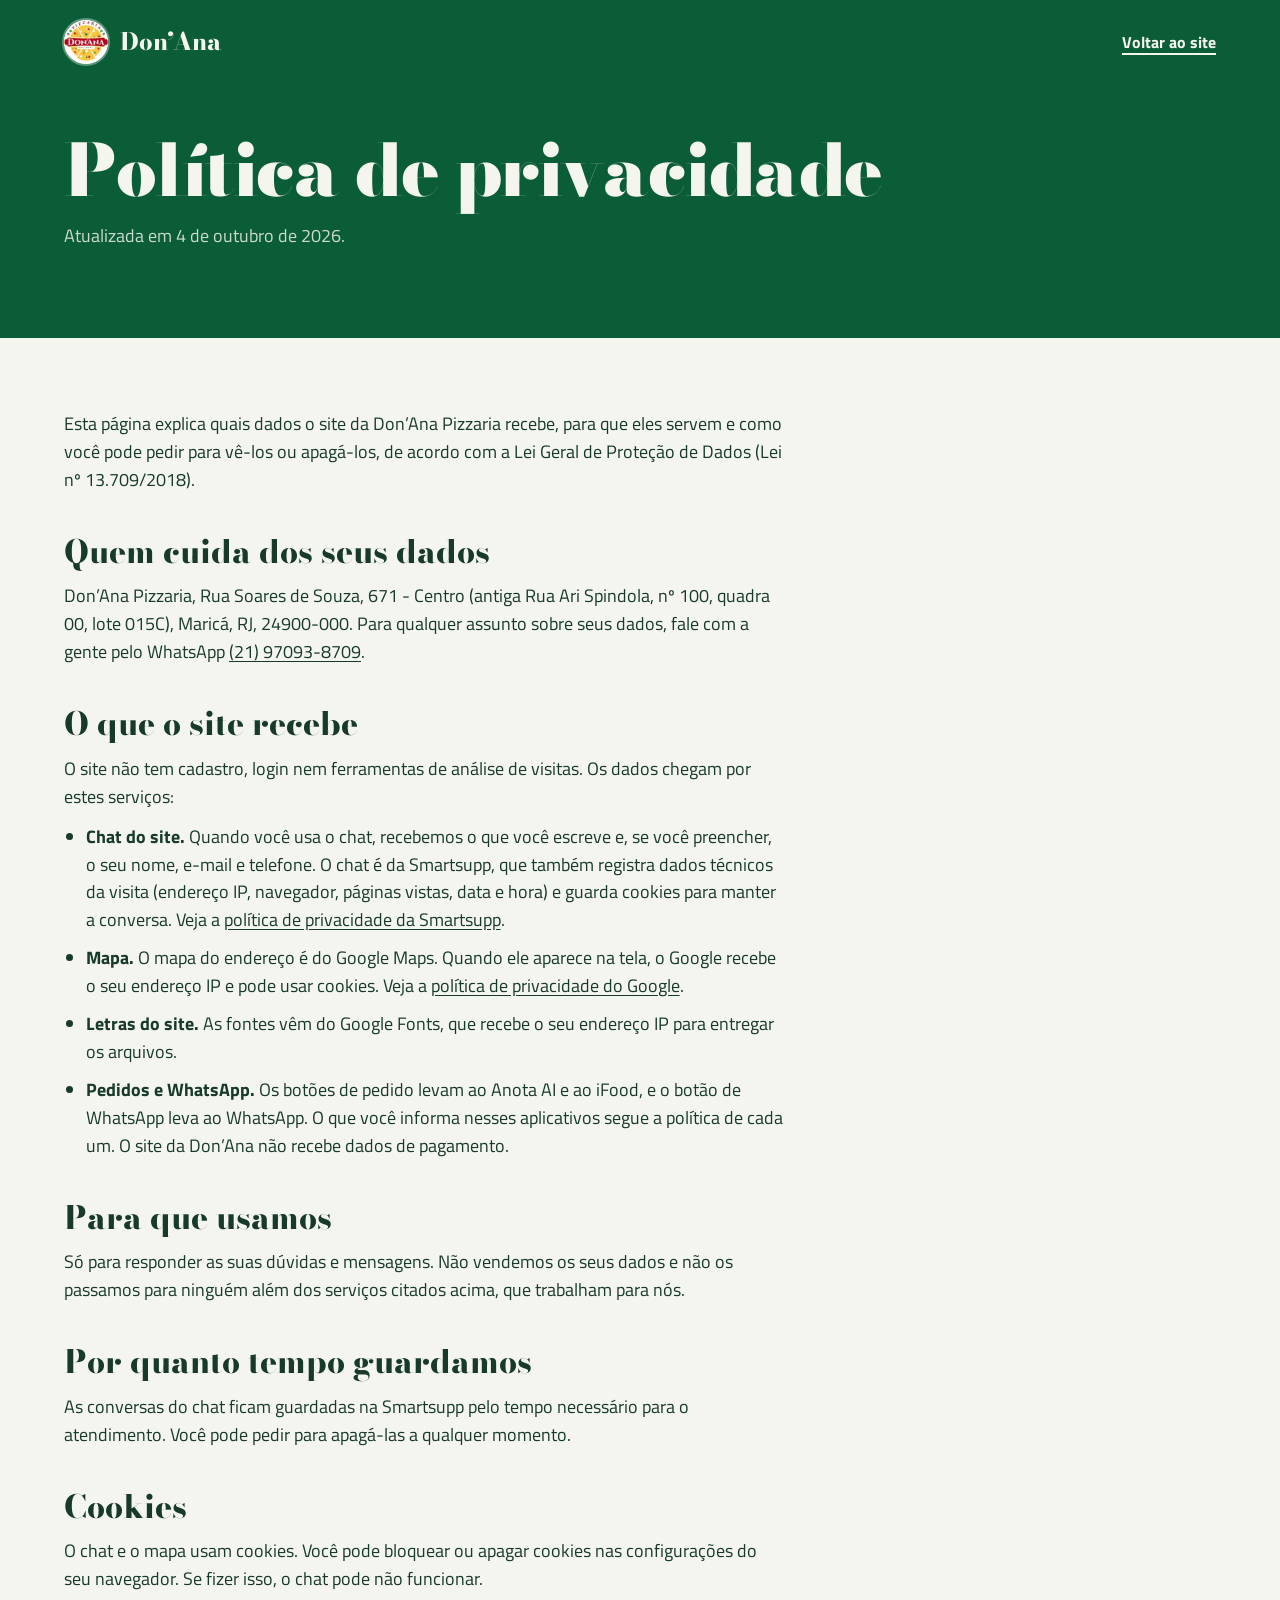
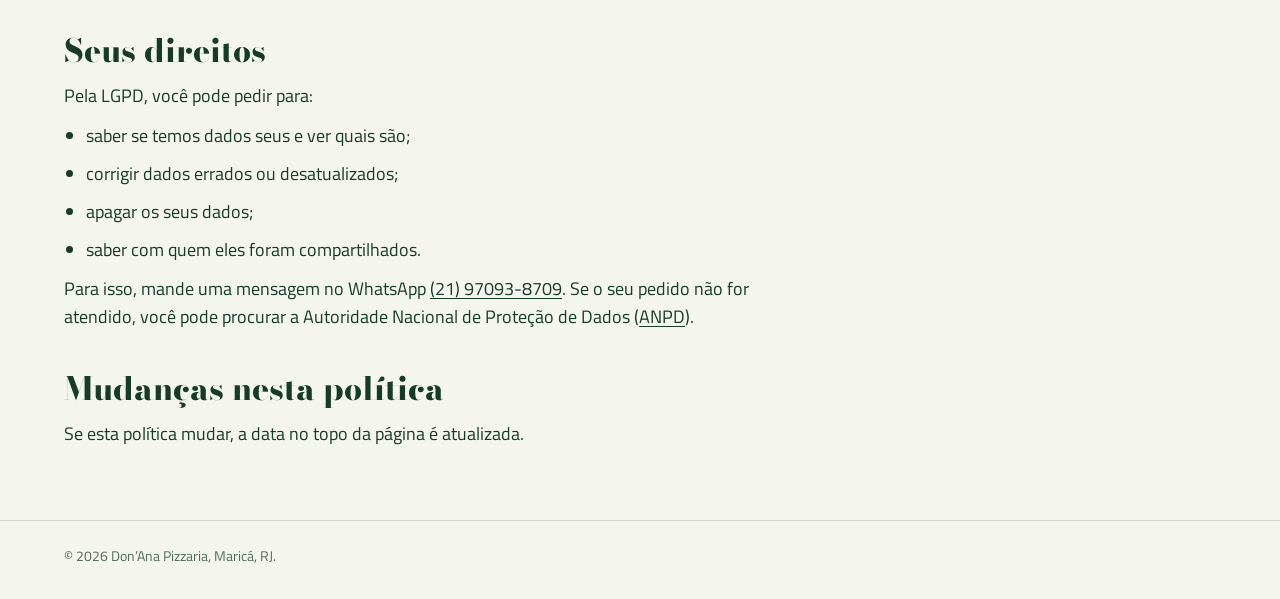
==== commit dd655d19: "Endereço com o nome antigo da rua e mapa pelo endereço O site mostra também a antiga Rua Ari Spindol" ====
--- a/privacidade.html
+++ b/privacidade.html
@@ -37,7 +37,7 @@
 
       <section>
         <h2>Quem cuida dos seus dados</h2>
-        <p>Don’Ana Pizzaria, Rua Soares de Souza, 671, Centro, Maricá, RJ, 24900-000. Para qualquer assunto sobre seus dados, fale com a gente pelo WhatsApp <a href="https://wa.me/5521970938709" target="_blank" rel="noopener">(21) 97093-8709</a>.</p>
+        <p>Don’Ana Pizzaria, Rua Soares de Souza, 671 - Centro (antiga Rua Ari Spindola, nº 100, quadra 00, lote 015C), Maricá, RJ, 24900-000. Para qualquer assunto sobre seus dados, fale com a gente pelo WhatsApp <a href="https://wa.me/5521970938709" target="_blank" rel="noopener">(21) 97093-8709</a>.</p>
       </section>
 
       <section>
--- a/css/style.css
+++ b/css/style.css
@@ -1,5 +1,5 @@
 /* Don’Ana Pizzaria
-   A página é a bandeira, de cima para baixo: verde (hero), branco (cardápio), vermelho (promoção e endereço). */
+   A página é a bandeira, de cima para baixo: verde (hero), branco (cardápio), vermelho (endereço e horário). */
 
 :root {
   --basilico: #0B5D37;
@@ -801,7 +801,7 @@
   background: linear-gradient(to bottom, rgba(245, 245, 240, 0), var(--mozzarella) 22px);
 }
 
-/* ---------- Final: promoção e endereço (vermelho) ---------- */
+/* ---------- Final: endereço e horário (vermelho) ---------- */
 
 .final {
   position: relative;
@@ -811,46 +811,14 @@
   padding-top: clamp(80px, 10vw, 150px);
   --focus: var(--crosta);
 }
-
-.combo {
-  display: grid;
-  grid-template-columns: minmax(0, 1fr) minmax(0, 1fr);
-  align-items: center;
-  gap: 48px clamp(40px, 6vw, 96px);
-}
+/* O conteúdo fica acima da textura de granulado (.final::before). */
 .final > * { position: relative; }
-.combo__photo {
-  width: 100%;
-  aspect-ratio: 4 / 3;
-  object-fit: cover;
-  border-radius: 22px;
-  background: #7d1820;
-  box-shadow: 0 40px 60px -30px rgba(50, 0, 6, .8);
-}
-
-.combo__price {
-  display: flex;
-  align-items: flex-start;
-  gap: .08em;
-  margin: 22px 0 18px;
-  font-family: var(--serif);
-  font-weight: 900;
-  font-variation-settings: 'opsz' 96;
-  font-size: clamp(76px, 9vw, 136px);
-  line-height: .9;
-  letter-spacing: -0.02em;
-}
-.combo__price span { margin-top: .16em; font-size: .34em; letter-spacing: 0; }
-.combo__what { max-width: 28ch; font-size: clamp(19px, 1.6vw, 22px); line-height: 1.45; }
-.combo__flavors { margin: 14px 0 30px; font-size: 16px; line-height: 1.6; color: rgba(245, 245, 240, .9); }
+
 
 .visit {
   display: grid;
   grid-template-columns: repeat(3, minmax(0, 1fr));
   gap: 40px;
-  margin-top: clamp(88px, 10vw, 150px);
-  padding-top: 48px;
-  border-top: 1px solid rgba(255, 255, 255, .3);
 }
 .visit__title {
   margin-bottom: 14px;
@@ -862,7 +830,11 @@
 }
 .visit address { font-style: normal; font-size: 18px; line-height: 1.55; }
 .visit p { font-size: 18px; }
-.visit__status { margin-top: 10px; font-weight: 700; }
+.visit p.visit__note { font-size: 15px; line-height: 1.5; opacity: .8; margin-top: 6px; }
+.hours { display: grid; gap: 6px; margin: 0; font-size: 18px; }
+.hours div { display: flex; flex-wrap: wrap; justify-content: space-between; column-gap: 16px; max-width: 320px; }
+.hours dd { margin: 0; font-weight: 600; font-variant-numeric: tabular-nums; }
+.visit__status { margin-top: 14px; font-weight: 700; }
 .visit__actions { display: flex; flex-wrap: wrap; gap: 10px; margin-top: 18px; }
 .link {
   display: inline-block;
@@ -949,6 +921,25 @@
   color: var(--tinta-suave);
 }
 
+/* Botão de conversa (WhatsApp) no mesmo lugar do botão da Smartsupp; some quando ele carrega. */
+.chat-fab {
+  position: fixed;
+  right: 12px;
+  bottom: 24px;
+  z-index: 55;
+  display: grid;
+  place-items: center;
+  width: 56px; height: 56px;
+  border-radius: 50%;
+  background: var(--pomodoro);
+  color: #fff;
+  box-shadow: 0 6px 18px rgba(50, 0, 6, .35);
+  -webkit-tap-highlight-color: transparent;
+  transition: background-color .15s, transform .15s;
+}
+.chat-fab:hover { background: var(--pomodoro-forte); transform: scale(1.05); }
+.chat-fab[hidden] { display: none; }
+
 /* Barra de abas do celular */
 .tabbar { display: none; }
 
@@ -969,7 +960,7 @@
     inset: auto 0 0;
     z-index: 60;
     display: grid;
-    grid-template-columns: repeat(4, 1fr);
+    grid-template-columns: repeat(3, 1fr);
     padding-bottom: env(safe-area-inset-bottom);
     background: rgba(245, 245, 240, .97);
     -webkit-backdrop-filter: blur(10px);
@@ -1006,6 +997,7 @@
     background: var(--pomodoro);
   }
   .tabbar a:focus-visible { outline-offset: -4px; }
+  .chat-fab { bottom: calc(var(--tabbar-h) + env(safe-area-inset-bottom) + 12px); }
   /* Pela aba "Cardápio", o título para logo abaixo da barra do topo. */
   .menu { scroll-margin-top: -100px; }
 
@@ -1066,8 +1058,6 @@
   .sheet__actions { bottom: 0; margin: 0 -20px -28px; padding: 14px 20px 20px; }
   .sheet__actions .btn { flex: 1 1 100%; }
 
-  .combo { grid-template-columns: 1fr; }
-  .combo__photo { border-radius: 18px; }
   .visit { grid-template-columns: 1fr; gap: 36px; }
   .visit__map { height: 320px; border-radius: 18px; }
 }
@@ -1086,6 +1076,6 @@
   .hero__stage { position: relative; }
   .hero__line, .hero__cue { display: none; }
   .hero__stage.is-live .pizza__roll { animation: none; }
-  .flavor__img, .disc__b, .disc::after { transition: none; }
+  .flavor__img, .disc__b, .disc::after, .chat-fab { transition: none; }
   .sheet[open], .sheet[open] .disc { animation: none; }
 }
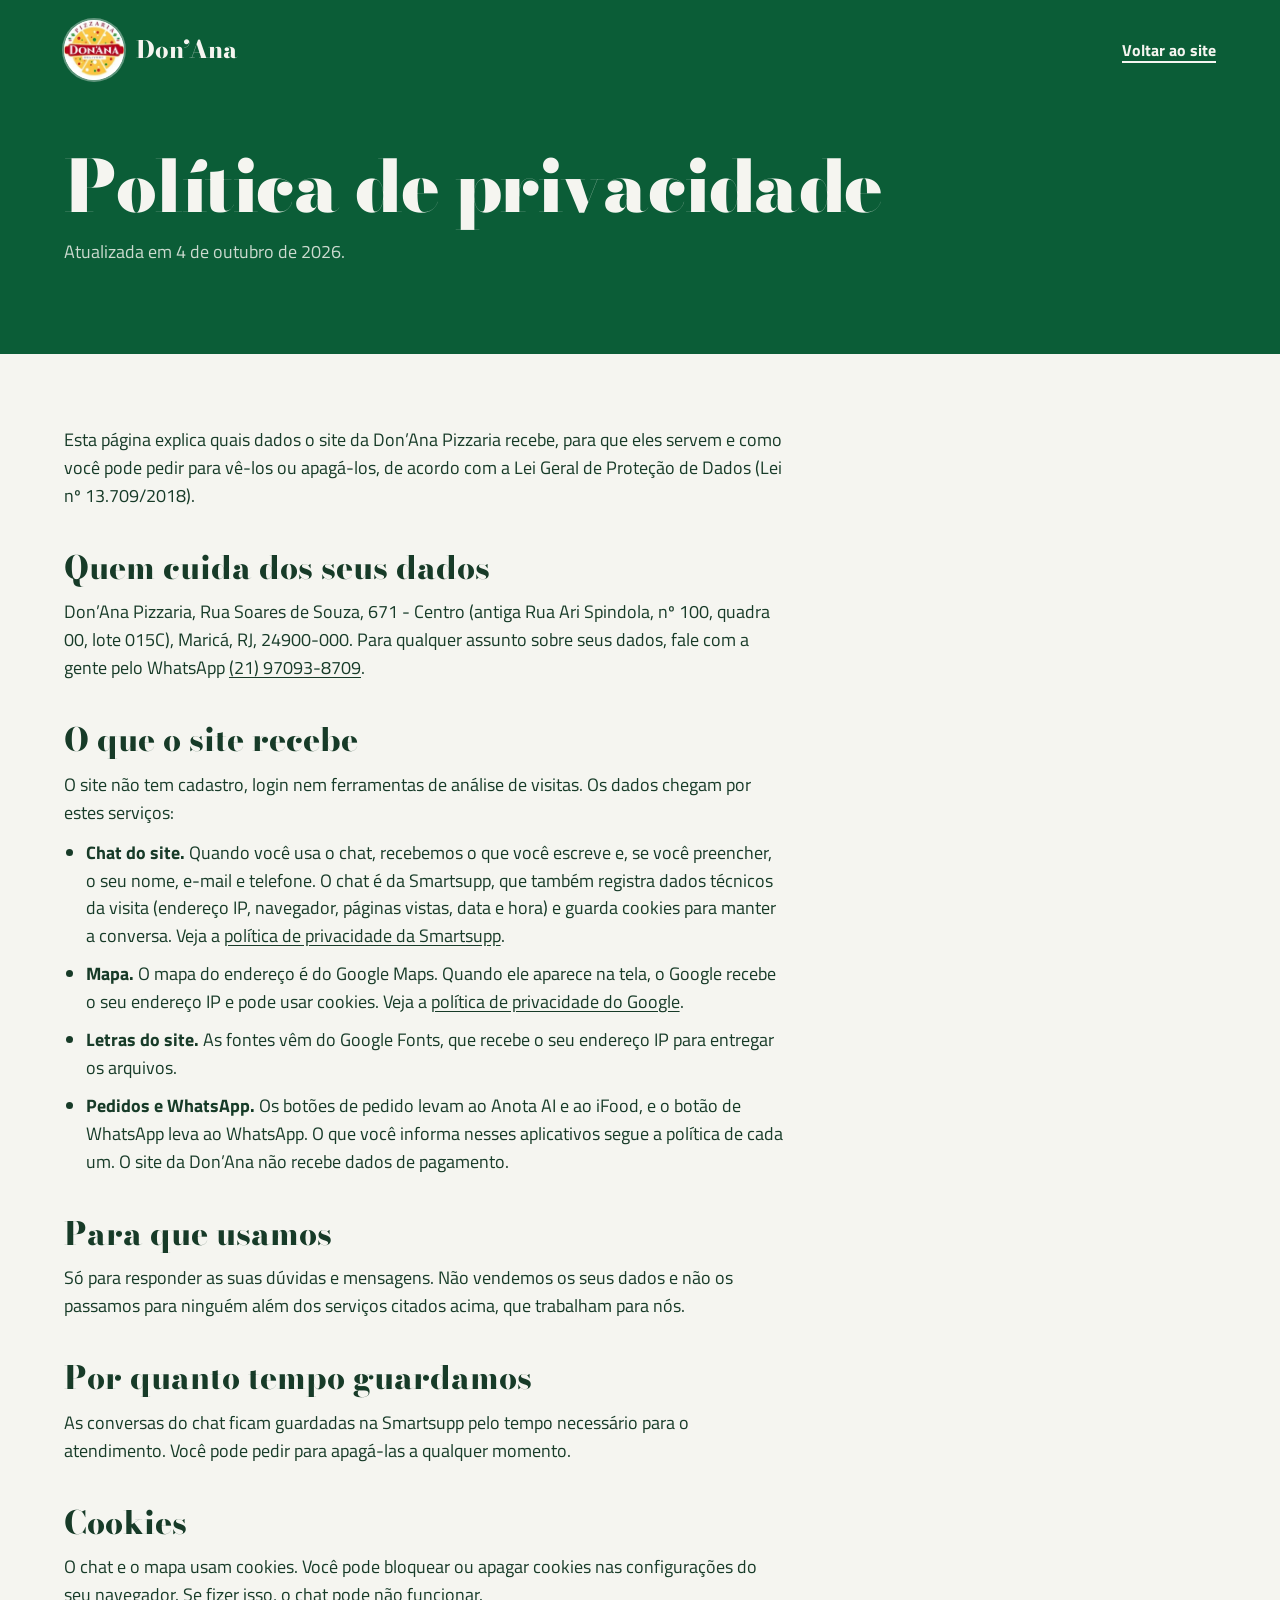
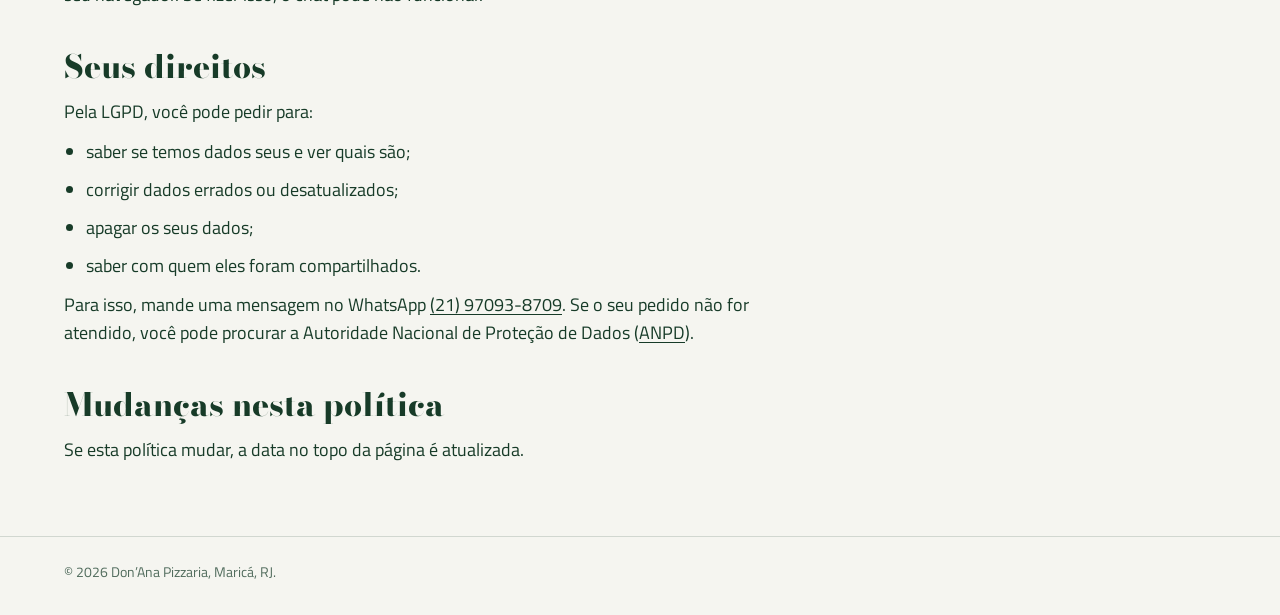
==== commit b1ee32f5: "Logo maior na barra do topo Co-Authored-By: Claude Opus 5.5 <noreply@anthropic.com>" ====
--- a/privacidade.html
+++ b/privacidade.html
@@ -6,6 +6,7 @@
   <title>Política de privacidade | Don’Ana Pizzaria</title>
   <meta name="description" content="Quais dados o site da Don’Ana Pizzaria recebe, para que servem e como pedir para vê-los ou apagá-los.">
   <meta name="theme-color" content="#0B5D37">
+  <link rel="canonical" href="https://www.donanapizzariadelivery.com.br/privacidade.html">
   <link rel="icon" type="image/png" href="favicon.png">
   <link rel="apple-touch-icon" href="img/logo.png">
 
@@ -19,7 +20,7 @@
     <div class="wrap">
       <div class="legal-top__bar">
         <a class="nav__brand" href="index.html">
-          <img src="img/logo.webp" alt="" width="44" height="44">
+          <img src="img/logo.webp" alt="" width="60" height="60">
           <span>Don’Ana</span>
         </a>
         <a class="link" href="index.html">Voltar ao site</a>
--- a/css/style.css
+++ b/css/style.css
@@ -155,7 +155,7 @@
   text-decoration: none;
 }
 .nav__brand img {
-  width: 44px; height: 44px;
+  width: 60px; height: 60px;
   border-radius: 50%;
   background: #fff;
   box-shadow: 0 0 0 2px rgba(255, 255, 255, .35);
@@ -1003,7 +1003,7 @@
 
   .nav { gap: 12px; }
   .nav__brand { font-size: 21px; gap: 10px; }
-  .nav__brand img { width: 38px; height: 38px; }
+  .nav__brand img { width: 52px; height: 52px; }
   .nav__cta { min-height: 40px; padding-inline: 16px; font-size: 15px; }
 
   /* No celular o hero é uma tela só, sem animação de scroll: mais leve e direto. */
